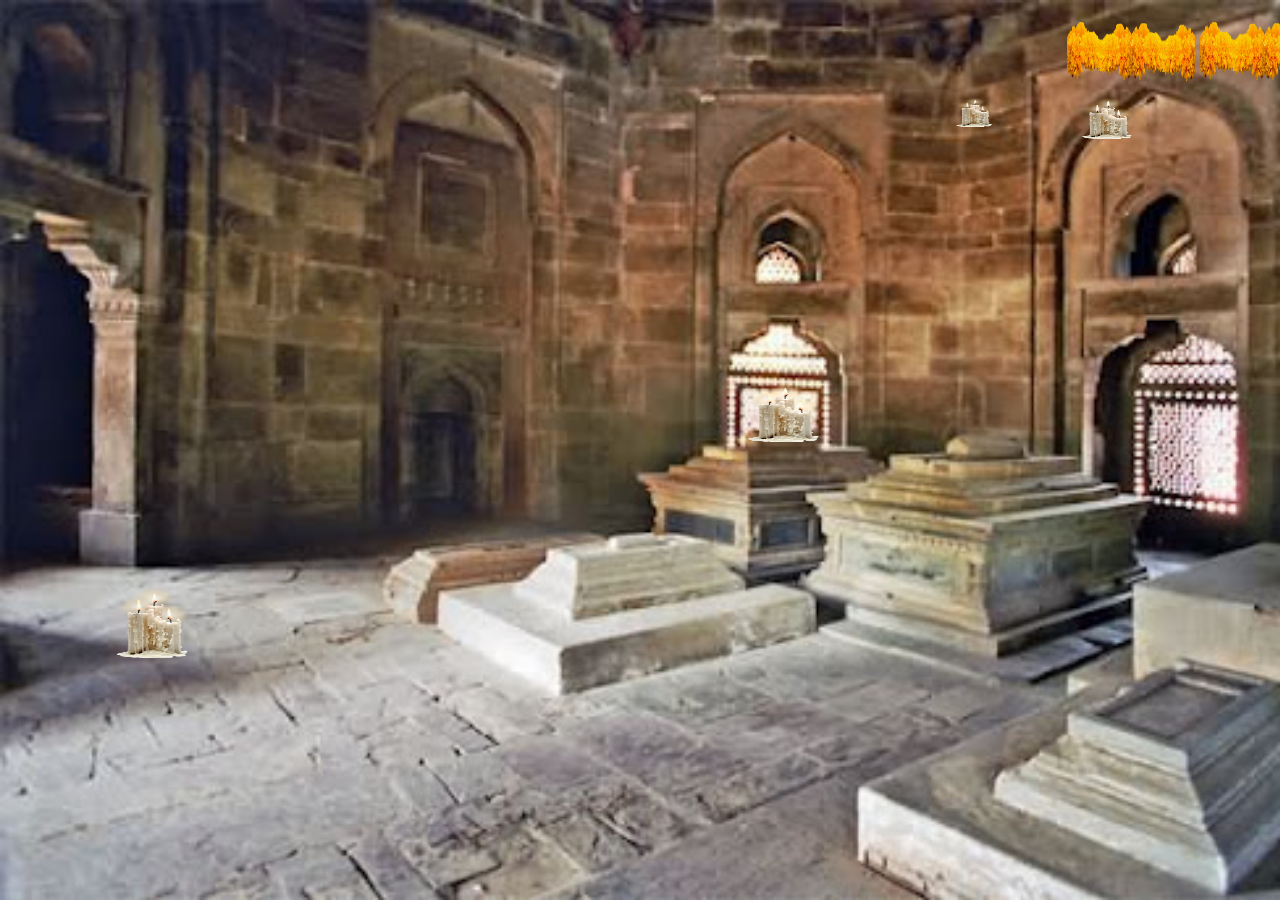
==== index.html @ bbc4949a "maps" ====
<!DOCTYPE html>
<html>

    <head>
        <title> 
            S.Esajas Homepage 
        </title>
        <link rel="stylesheet" href="/css/main.css">
        <link rel="stylesheet" href="/css/index.css">
        <!-- <link href="https://fonts.googleapis.com/css?family=Open+Sans|Ubuntu:700" rel="stylesheet"> -->
        <meta charset="utf-8">
        <meta name="viewport" content="width=device-width, initial-scale=1, shrink-to-fit=no">  
        <link rel="stylesheet" href="/bootstrap/css/bootstrap.min.css">
       
    </head>
    <body>
        <p class="time"></p>
            <img class="can1" src="/pictures/1.png">
            <img class="can2" src="/pictures/1.png">
            <img class="can3" src="/pictures/1.png">
            <img class="can4" src="/pictures/1.png">
            <img class="flower1" src="/pictures/2.png">
            <img class="flower2" src="/pictures/2.png">

    </body>

    <footer>

    </footer>
    <script src="/js/main.js" type="module"></script>
</html>
---- css/main.css ----
*{
    padding: 0;
    margin: 0;
}
body {
    margin: 0;
    height: 100%;
    width: 100%;
    background-color: black;
    text-align: center;
  }
.container{
    text-align: center;
}
a:link, a:visited {
    color: white !important;
}
p{
    color: white !important;
}
h1{
    color: white !important;
}
---- css/index.css ----
body {   
    background-image: url(/pictures/bg-game)!important;
    background-repeat: no-repeat;
    background-size: cover;
    background-attachment: fixed;
    height: 600px;
  }
  @media only screen and (max-width: 480px) {
    img {
    width: 100%;
    }
    }

  .can1{
    position: relative;
    width: 10%;
    height: 12%;
    left: 7%;
    top: 95%;
    z-index: 1;
}
.can2{
    position: relative;
    width: 10%;
    height: 10%;
    left: 46%;
    z-index: 1;
    top: 60%;
}
.can3{
    position: relative;
    width: 5%;
    height: 5%;
    left: 53%;
    z-index: 1;
    top: 10%;
}
.can4{
    position: relative;
    width: 7%;
    height: 7%;
    left: 57%;
    z-index: 1;
    top: 11%;
}
.flower1{
    position: relative;
    width: 10%;
    height: 10%;
    left: 50%;
    z-index: 1;
}
.flower2{
    position: relative;
    width: 10%;
    height: 10%;
    left: 50%;
    z-index: 1;
}
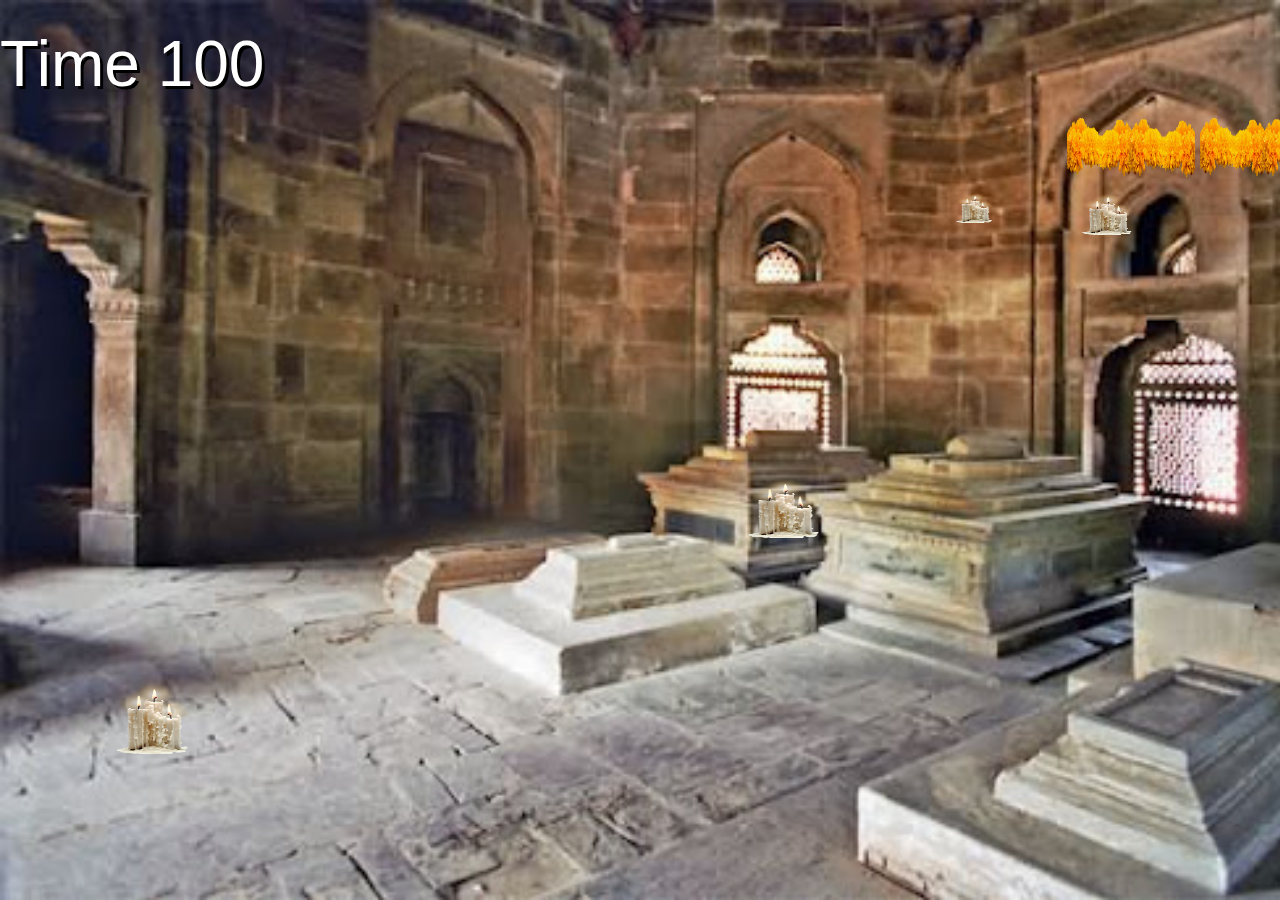
==== commit b29a45d1: "new js" ====
--- a/index.html
+++ b/index.html
@@ -7,7 +7,7 @@
         </title>
         <link rel="stylesheet" href="/css/main.css">
         <link rel="stylesheet" href="/css/index.css">
-        <!-- <link href="https://fonts.googleapis.com/css?family=Open+Sans|Ubuntu:700" rel="stylesheet"> -->
+        <link href="https://fonts.googleapis.com/css?family=Open+Sans|Ubuntu:700" rel="stylesheet">
         <meta charset="utf-8">
         <meta name="viewport" content="width=device-width, initial-scale=1, shrink-to-fit=no">  
         <link rel="stylesheet" href="/bootstrap/css/bootstrap.min.css">
@@ -15,6 +15,9 @@
     </head>
     <body>
         <p class="time"></p>
+        <div class="game-info">
+            Time <span id="time-remaining">100</span>
+          </div>
             <img class="can1" src="/pictures/1.png">
             <img class="can2" src="/pictures/1.png">
             <img class="can3" src="/pictures/1.png">
--- a/css/index.css
+++ b/css/index.css
@@ -5,12 +5,21 @@
     background-attachment: fixed;
     height: 600px;
   }
-  @media only screen and (max-width: 480px) {
-    img {
-    width: 100%;
-    }
-    }
-
+  
+.game-info-container {
+    grid-column: 1 / -1;
+    display: flex;
+    justify-content: space-between;
+  }
+  
+  .game-info {
+    color: rgb(255, 255, 255);
+    text-shadow: 3px 3px #000000;
+    border-width: 5px;
+    border-radius: 12px;
+    border-color: black;
+    font-size: 4em;
+  }
   .can1{
     position: relative;
     width: 10%;
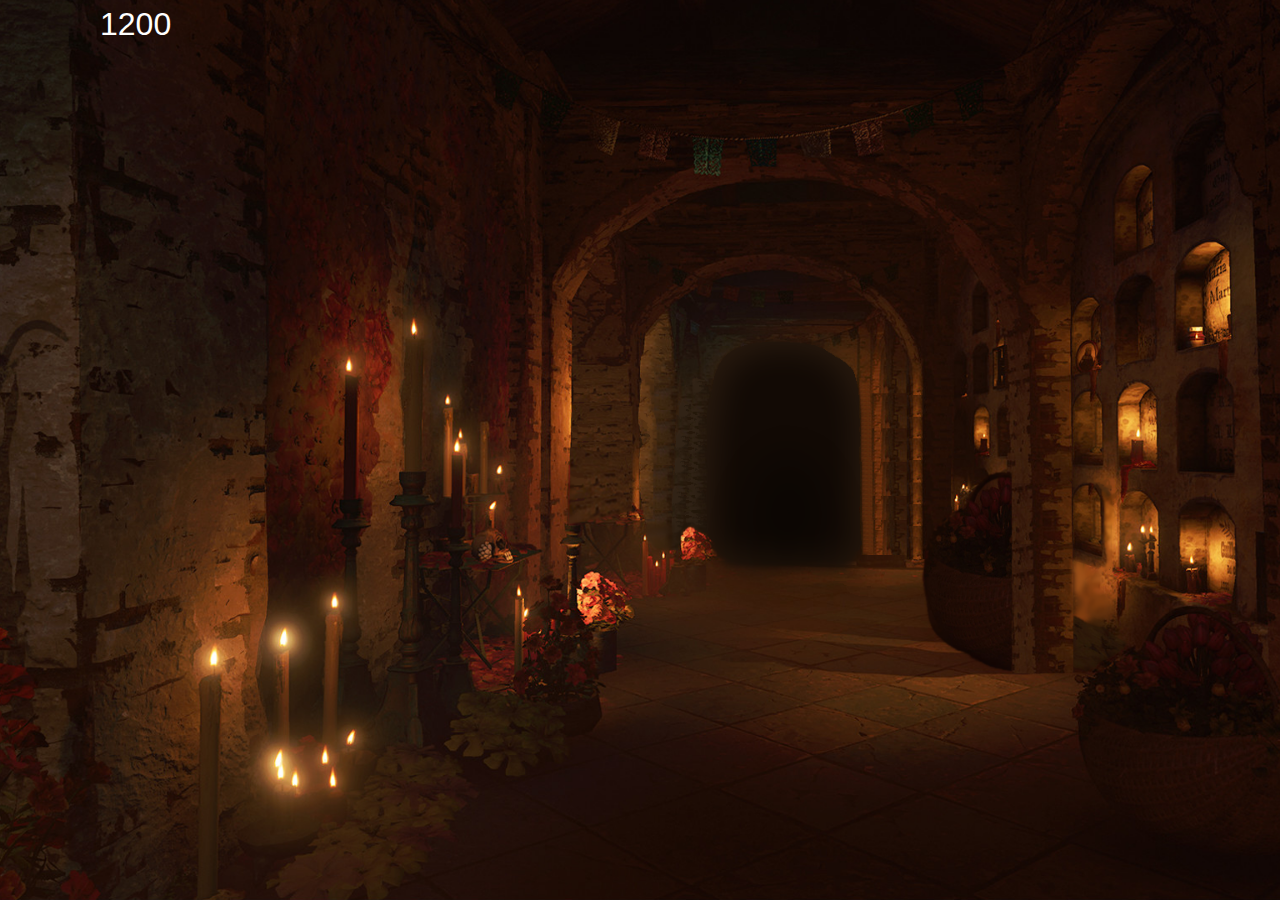
==== commit 0af85683: "maze added" ====
--- a/index.html
+++ b/index.html
@@ -14,17 +14,7 @@
        
     </head>
     <body>
-        <p class="time"></p>
-        <div class="game-info">
-            Time <span id="time-remaining">100</span>
-          </div>
-            <img class="can1" src="/pictures/1.png">
-            <img class="can2" src="/pictures/1.png">
-            <img class="can3" src="/pictures/1.png">
-            <img class="can4" src="/pictures/1.png">
-            <img class="flower1" src="/pictures/2.png">
-            <img class="flower2" src="/pictures/2.png">
-
+        <p class="time">1200</p>
     </body>
 
     <footer>
--- a/css/index.css
+++ b/css/index.css
@@ -1,5 +1,5 @@
 body {   
-    background-image: url(/pictures/bg-game)!important;
+    background-image: url(/pictures/tomb.png)!important;
     background-repeat: no-repeat;
     background-size: cover;
     background-attachment: fixed;
@@ -20,50 +20,7 @@
     border-color: black;
     font-size: 4em;
   }
-  .can1{
-    position: relative;
-    width: 10%;
-    height: 12%;
-    left: 7%;
-    top: 95%;
-    z-index: 1;
-}
-.can2{
-    position: relative;
-    width: 10%;
-    height: 10%;
-    left: 46%;
-    z-index: 1;
-    top: 60%;
-}
-.can3{
-    position: relative;
-    width: 5%;
-    height: 5%;
-    left: 53%;
-    z-index: 1;
-    top: 10%;
-}
-.can4{
-    position: relative;
-    width: 7%;
-    height: 7%;
-    left: 57%;
-    z-index: 1;
-    top: 11%;
-}
-.flower1{
-    position: relative;
-    width: 10%;
-    height: 10%;
-    left: 50%;
-    z-index: 1;
-}
-.flower2{
-    position: relative;
-    width: 10%;
-    height: 10%;
-    left: 50%;
-    z-index: 1;
-}
-
+  .time{
+    font-size: 2rem;
+    margin-left: 100px;
+  }
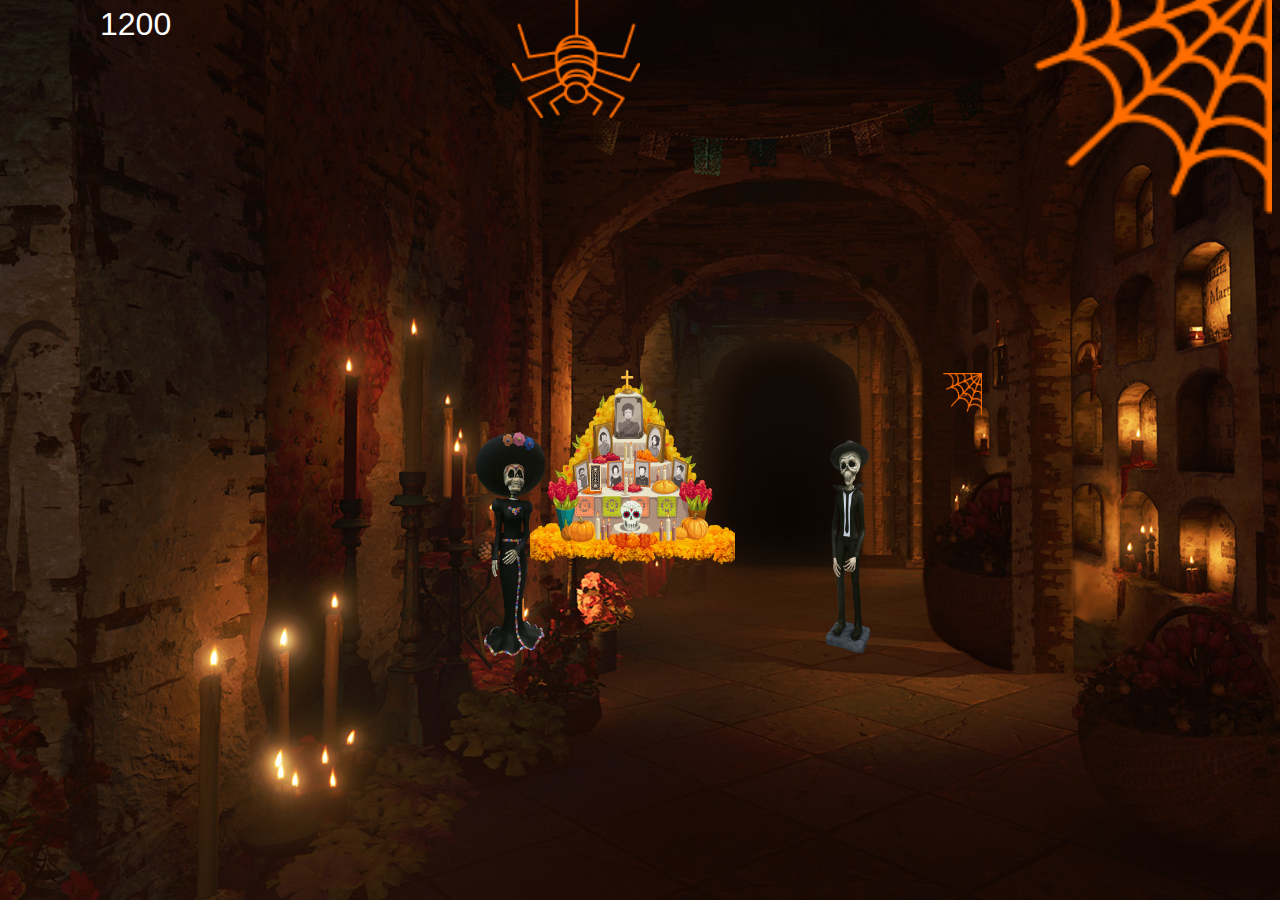
==== commit d8f25fed: "added page directory" ====
--- a/index.html
+++ b/index.html
@@ -15,6 +15,15 @@
     </head>
     <body>
         <p class="time">1200</p>
+
+        <img class="spider" src="/pictures/Spider.png">
+        <img class="web" src="/pictures/Cobweb.png">
+        <img class="game2" src="/pictures/Cobweb.png">
+        <img class="game1" src="/pictures/card-game.png">
+        <img class="flower" src="/pictures/2.png">
+        <img class="alter" src="/pictures/alter.png">
+        <img class="lady" src="/pictures/game3lady.png">
+        <img class="game3" src="/pictures/game3.png">
     </body>
 
     <footer>
--- a/css/index.css
+++ b/css/index.css
@@ -24,3 +24,73 @@
     font-size: 2rem;
     margin-left: 100px;
   }
+  .overlay {
+    position: fixed;
+    top: 0;
+    left: 0;
+    border: 1px;
+    width: 100vw;
+    height: 100vh;
+    display: flex;
+    justify-content: center;
+    align-items: center;
+    z-index: 100;
+  }
+
+  .spider{
+    position: relative;
+    width: 10%;
+    height: 30%;
+    bottom: 26%;
+    left: 40%; 
+}
+.web{
+    position: relative;
+    width: 20%;
+    height: 40%;
+    bottom: 15%;
+    left: 69%; 
+}
+.game1{
+    position: relative;
+    width: 1%;
+    height: 5%;
+    top: 49%;
+    left: 12%;
+    z-index: 2;
+}
+.game2{
+    position: relative;
+    width: 3%;
+    height: 7%;
+    top: 35%;
+    left: 43%; 
+}
+.flower{
+    position: relative;
+    width: 16%;
+    height: 7%;
+    top: 60%;
+    left: 6%;
+}
+.alter{
+    position: relative;
+    width: 13%;
+    height: 30%;
+    top: 46%;
+    right: 9%;
+}
+.lady{
+    position: relative;
+    width: 10%;
+    height: 40%;
+    top: 60%;
+    right: 30%;  
+}
+.game3{
+    position: relative;
+    width: 10%;
+    height: 40%;
+    top: 60%;
+    right: 14%;  
+}
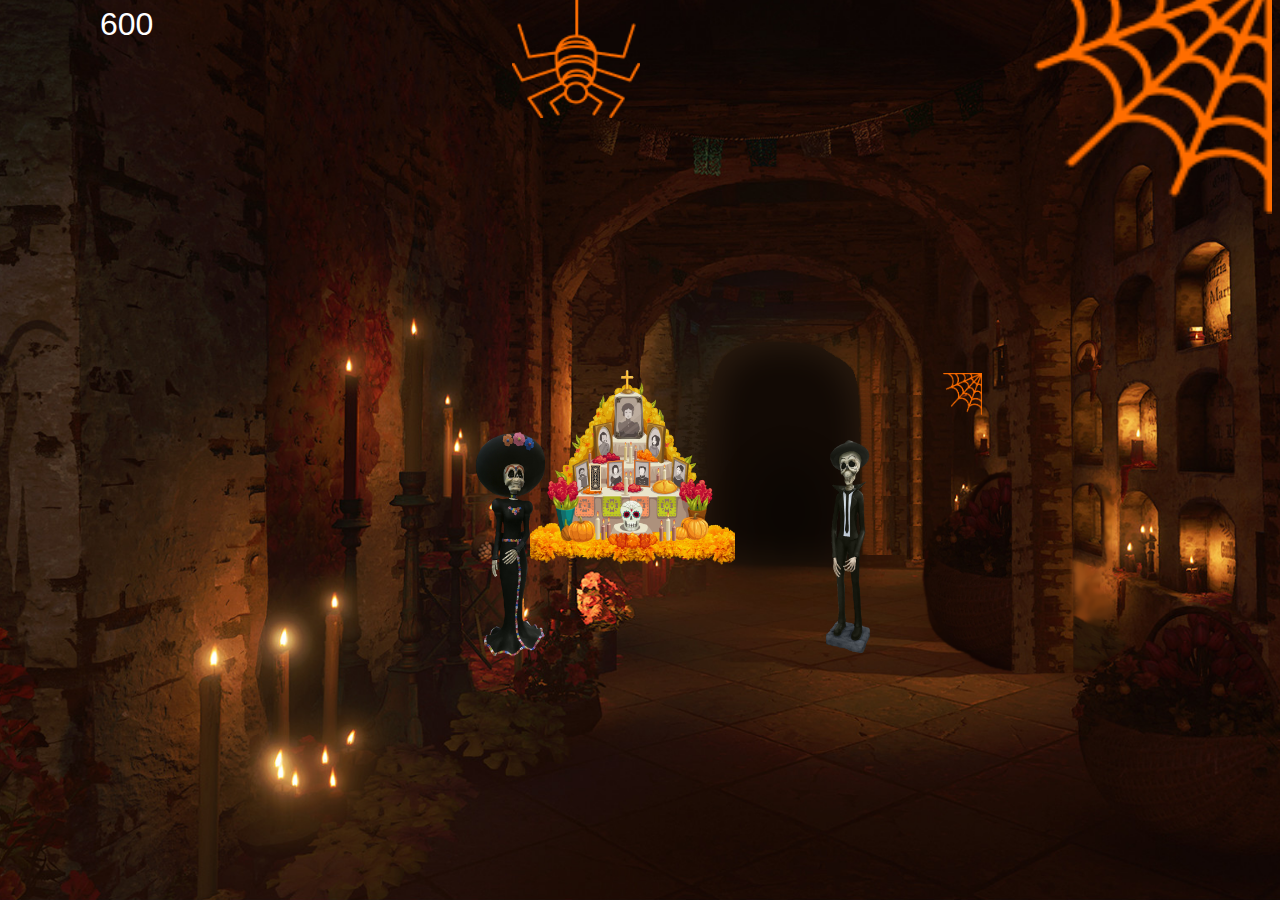
==== commit ad8a0eff: "fixed maze" ====
--- a/index.html
+++ b/index.html
@@ -14,7 +14,7 @@
        
     </head>
     <body>
-        <p class="time">1200</p>
+        <p class="time">600</p>
 
         <img class="spider" src="/pictures/Spider.png">
         <img class="web" src="/pictures/Cobweb.png">
